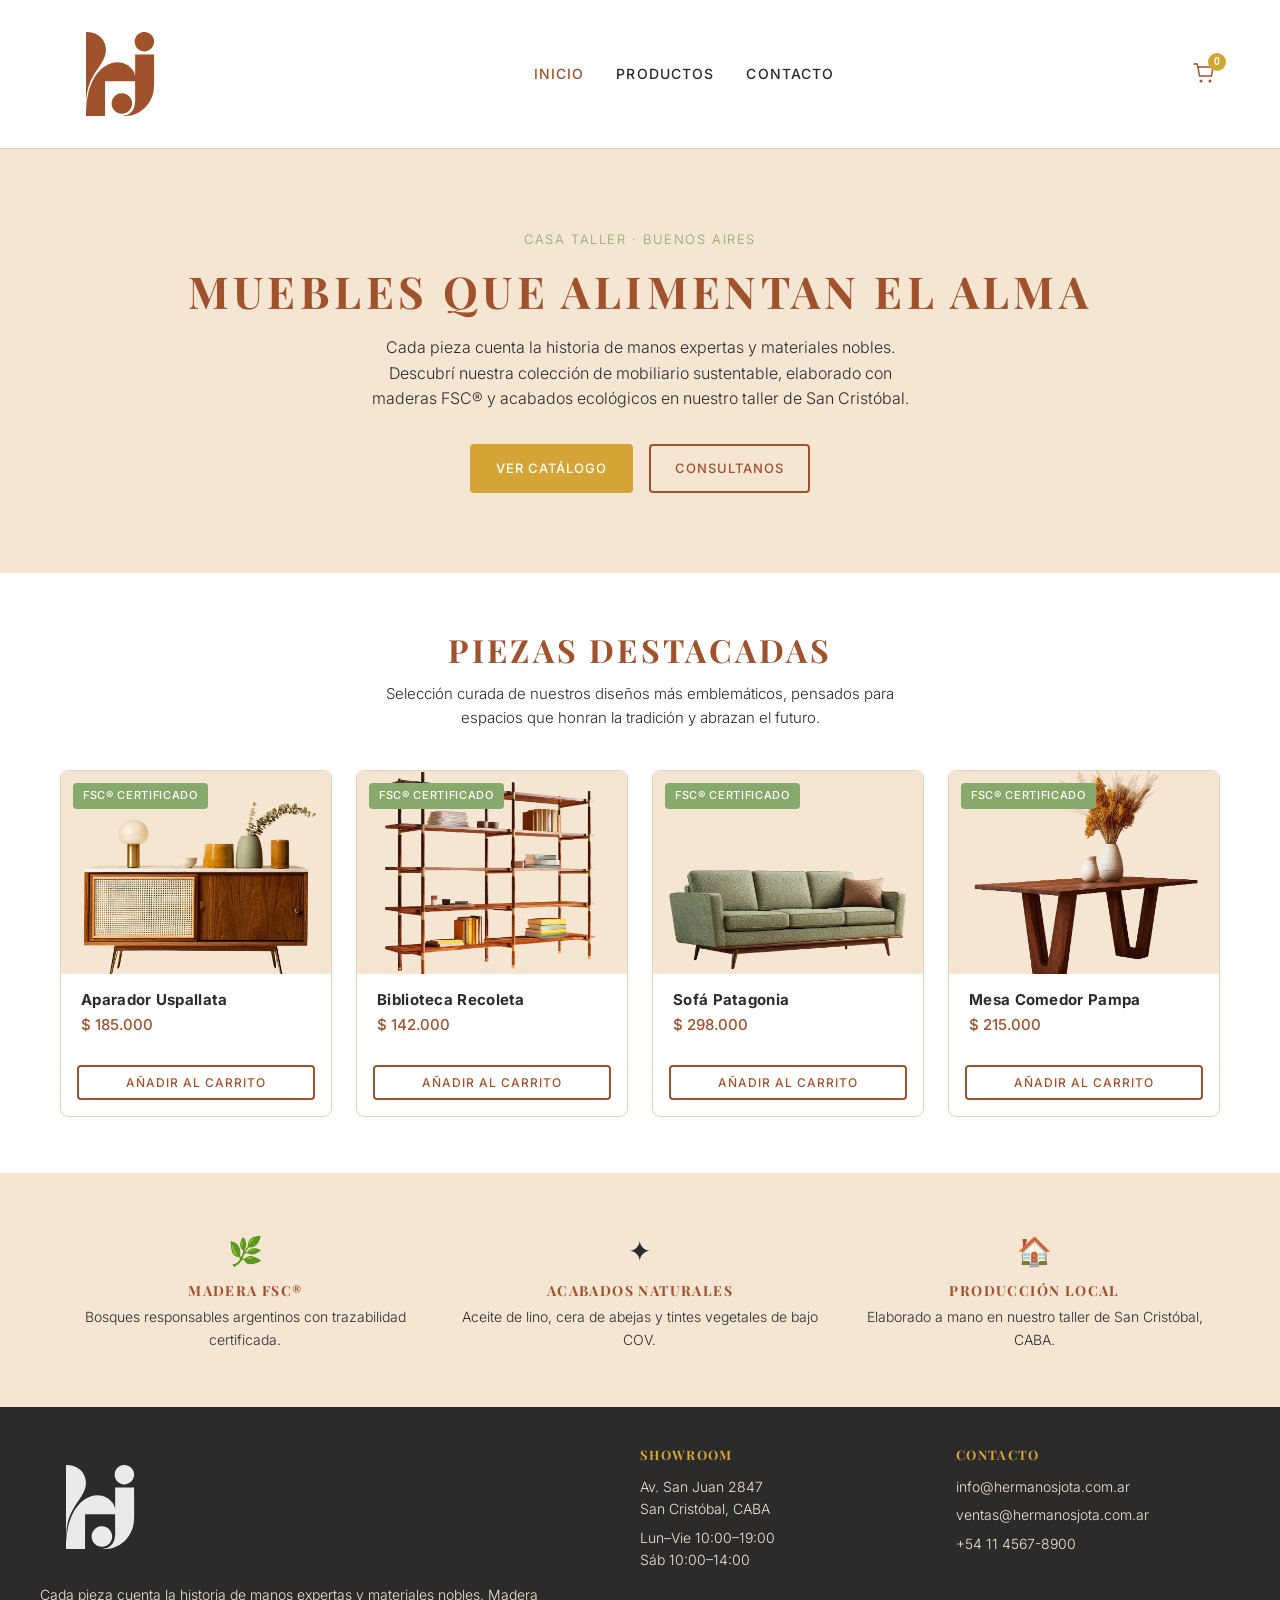
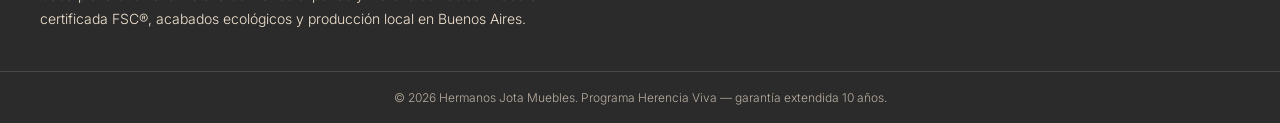
==== index.html @ 07ece823 "feat: primer boceto" ====
<!DOCTYPE html>
<html lang="es">
  <head>
    <meta charset="UTF-8" />
    <meta name="viewport" content="width=device-width, initial-scale=1.0" />
    <meta
      name="description"
      content="Hermanos Jota — Muebles artesanales con madera certificada FSC®, acabados ecológicos y producción local en Buenos Aires."
    />
    <title>Hermanos Jota — Mueblería Artesanal</title>
    <link rel="stylesheet" href="css/styles.css" />
    <link rel="stylesheet" href="css/home.css" />
    <link rel="stylesheet" href="css/catalogo.css" />
  </head>
  <body data-page="home">
    <header class="site-header"></header>

    <main>
      <section class="hero">
        <div class="container">
          <p class="hero__eyebrow">Casa Taller · Buenos Aires</p>
          <h1 class="hero__title">Muebles que alimentan el alma</h1>
          <p class="hero__text">
            Cada pieza cuenta la historia de manos expertas y materiales nobles.
            Descubrí nuestra colección de mobiliario sustentable, elaborado con
            maderas FSC® y acabados ecológicos en nuestro taller de San Cristóbal.
          </p>
          <div class="hero__actions">
            <a href="productos.html" class="btn btn--primary">Ver Catálogo</a>
            <a href="contacto.html" class="btn btn--secondary">Consultanos</a>
          </div>
        </div>
      </section>

      <section class="section">
        <div class="container">
          <div class="section__header">
            <h2 class="section__title">Piezas Destacadas</h2>
            <p class="section__subtitle">
              Selección curada de nuestros diseños más emblemáticos, pensados
              para espacios que honran la tradición y abrazan el futuro.
            </p>
          </div>
          <div id="home-loader" class="loader">Cargando productos…</div>
          <div id="featured-products" class="product-grid"></div>
        </div>
      </section>

      <section class="section section--alt">
        <div class="container">
          <div class="values-strip">
            <article class="value-item">
              <div class="value-item__icon" aria-hidden="true">🌿</div>
              <h3>Madera FSC®</h3>
              <p>Bosques responsables argentinos con trazabilidad certificada.</p>
            </article>
            <article class="value-item">
              <div class="value-item__icon" aria-hidden="true">✦</div>
              <h3>Acabados Naturales</h3>
              <p>Aceite de lino, cera de abejas y tintes vegetales de bajo COV.</p>
            </article>
            <article class="value-item">
              <div class="value-item__icon" aria-hidden="true">🏠</div>
              <h3>Producción Local</h3>
              <p>Elaborado a mano en nuestro taller de San Cristóbal, CABA.</p>
            </article>
          </div>
        </div>
      </section>
    </main>

    <footer class="site-footer"></footer>

    <script src="js/data.js"></script>
    <script src="js/main.js"></script>
    <script src="js/home.js"></script>
  </body>
</html>
---- css/styles.css ----
@import url("https://fonts.googleapis.com/css2?family=Inter:wght@300;400;500;700&family=Playfair+Display:wght@400;700&display=swap");

/* ── Variables ── */
:root {
  --color-primary: #a0522d;
  --color-secondary: #87a96b;
  --color-bg-main: #f5e6d3;
  --color-accent-gold: #d4a437;
  --color-accent-rose: #c47a6d;
  --color-text-dark: #2b2b2b;
  --color-border-subtle: #e0d0c0;
  --color-white: #ffffff;

  --font-heading: "Playfair Display", Georgia, serif;
  --font-body: "Inter", -apple-system, BlinkMacSystemFont, sans-serif;

  --radius-sm: 4px;
  --radius-md: 8px;
  --radius-lg: 12px;
  --shadow-sm: 0 2px 8px rgba(43, 43, 43, 0.08);
  --shadow-md: 0 4px 20px rgba(43, 43, 43, 0.12);
  --transition: 0.25s ease;
  --container: 1200px;
}

/* ── Reset & Base ── */
*,
*::before,
*::after {
  box-sizing: border-box;
  margin: 0;
  padding: 0;
}

html {
  scroll-behavior: smooth;
}

body {
  font-family: var(--font-body);
  font-weight: 400;
  font-size: 1rem;
  line-height: 1.6;
  color: var(--color-text-dark);
  background-color: var(--color-white);
  min-height: 100vh;
  display: flex;
  flex-direction: column;
}

img {
  max-width: 100%;
  height: auto;
  display: block;
}

a {
  color: var(--color-primary);
  text-decoration: none;
  transition: color var(--transition);
}

a:hover {
  color: var(--color-accent-gold);
}

h1,
h2,
h3,
h4 {
  font-family: var(--font-heading);
  text-transform: uppercase;
  letter-spacing: 0.1em;
  line-height: 1.3;
  color: var(--color-primary);
}

.container {
  width: 100%;
  max-width: var(--container);
  margin-inline: auto;
  padding-inline: 1.25rem;
}

main {
  flex: 1;
}

/* ── Header ── */
.site-header {
  background: var(--color-white);
  border-bottom: 1px solid var(--color-border-subtle);
  position: sticky;
  top: 0;
  z-index: 100;
}

.header-inner {
  display: flex;
  align-items: center;
  justify-content: space-between;
  gap: 1rem;
  padding-block: 0.875rem;
}

.logo img {
  width: 120px;
}

.nav-toggle {
  display: flex;
  flex-direction: column;
  gap: 5px;
  background: none;
  border: none;
  cursor: pointer;
  padding: 4px;
}

.nav-toggle span {
  display: block;
  width: 24px;
  height: 2px;
  background: var(--color-primary);
  transition: var(--transition);
}

.main-nav {
  display: none;
  position: absolute;
  top: 100%;
  left: 0;
  right: 0;
  background: var(--color-white);
  border-bottom: 1px solid var(--color-border-subtle);
  box-shadow: var(--shadow-sm);
}

.main-nav.is-open {
  display: block;
}

.nav-list {
  list-style: none;
  padding: 1rem 1.25rem;
}

.nav-list li + li {
  margin-top: 0.5rem;
}

.nav-list a {
  font-weight: 500;
  font-size: 0.875rem;
  text-transform: uppercase;
  letter-spacing: 0.08em;
  color: var(--color-text-dark);
}

.nav-list a.active,
.nav-list a:hover {
  color: var(--color-primary);
}

.cart-btn {
  position: relative;
  background: none;
  border: none;
  cursor: pointer;
  color: var(--color-primary);
  padding: 4px;
}

.cart-count {
  position: absolute;
  top: -4px;
  right: -6px;
  background: var(--color-accent-gold);
  color: var(--color-white);
  font-size: 0.65rem;
  font-weight: 700;
  min-width: 18px;
  height: 18px;
  border-radius: 50%;
  display: flex;
  align-items: center;
  justify-content: center;
}

/* ── Buttons ── */
.btn {
  display: inline-flex;
  align-items: center;
  justify-content: center;
  gap: 0.5rem;
  font-family: var(--font-body);
  font-weight: 500;
  font-size: 0.8125rem;
  text-transform: uppercase;
  letter-spacing: 0.08em;
  padding: 0.75rem 1.5rem;
  border: 2px solid transparent;
  border-radius: var(--radius-sm);
  cursor: pointer;
  transition: all var(--transition);
  text-decoration: none;
}

.btn--primary {
  background: var(--color-accent-gold);
  color: var(--color-white);
  border-color: var(--color-accent-gold);
}

.btn--primary:hover {
  background: var(--color-primary);
  border-color: var(--color-primary);
  color: var(--color-white);
}

.btn--secondary {
  background: transparent;
  color: var(--color-primary);
  border-color: var(--color-primary);
}

.btn--secondary:hover {
  background: var(--color-primary);
  color: var(--color-white);
}

.btn--sm {
  padding: 0.5rem 1rem;
  font-size: 0.75rem;
  width: 100%;
}

.btn:disabled {
  opacity: 0.6;
  cursor: not-allowed;
}

/* ── Badge ── */
.badge {
  display: inline-block;
  font-size: 0.6875rem;
  font-weight: 500;
  text-transform: uppercase;
  letter-spacing: 0.06em;
  padding: 0.25rem 0.625rem;
  border-radius: var(--radius-sm);
}

.badge--sustainability {
  background: var(--color-secondary);
  color: var(--color-white);
}

/* ── Sections ── */
.section {
  padding: 3.5rem 0;
}

.section--alt {
  background: var(--color-bg-main);
}

.section__header {
  text-align: center;
  margin-bottom: 2.5rem;
}

.section__title {
  font-size: clamp(1.5rem, 3vw, 2rem);
  margin-bottom: 0.75rem;
}

.section__subtitle {
  font-weight: 300;
  font-size: 0.9375rem;
  max-width: 520px;
  margin-inline: auto;
  color: var(--color-text-dark);
}

/* ── Page header (compartido) ── */
.page-header {
  background: var(--color-bg-main);
  padding: 2.5rem 0;
  text-align: center;
}

.page-header h1 {
  font-size: clamp(1.75rem, 4vw, 2.5rem);
  margin-bottom: 0.5rem;
}

.page-header p {
  font-weight: 300;
}

/* ── Loader & Empty ── */
.loader {
  text-align: center;
  padding: 3rem;
  font-weight: 300;
  color: var(--color-primary);
}

.loader::after {
  content: "";
  display: block;
  width: 32px;
  height: 32px;
  margin: 1rem auto 0;
  border: 3px solid var(--color-border-subtle);
  border-top-color: var(--color-primary);
  border-radius: 50%;
  animation: spin 0.8s linear infinite;
}

@keyframes spin {
  to {
    transform: rotate(360deg);
  }
}

.empty-state {
  text-align: center;
  padding: 3rem 1rem;
  font-weight: 300;
  grid-column: 1 / -1;
}

/* ── Footer ── */
.site-footer {
  background: var(--color-text-dark);
  color: var(--color-bg-main);
  margin-top: auto;
}

.footer-grid {
  display: grid;
  grid-template-columns: 1fr;
  gap: 2rem;
  padding: 2.5rem 0;
}

.footer-brand img {
  margin-bottom: 1rem;
  filter: brightness(0) invert(1);
  opacity: 0.9;
}

.footer-brand p {
  font-weight: 300;
  font-size: 0.875rem;
  line-height: 1.7;
}

.footer-col h4 {
  font-size: 0.8125rem;
  color: var(--color-accent-gold);
  margin-bottom: 0.75rem;
}

.footer-col p,
.footer-col a {
  font-weight: 300;
  font-size: 0.875rem;
  color: var(--color-bg-main);
  margin-bottom: 0.375rem;
}

.footer-col a:hover {
  color: var(--color-accent-gold);
}

.footer-bottom {
  border-top: 1px solid rgba(245, 230, 211, 0.15);
  padding: 1rem 0;
}

.footer-bottom p {
  font-weight: 300;
  font-size: 0.75rem;
  text-align: center;
  color: rgba(245, 230, 211, 0.7);
}

/* ── Responsive (general) ── */
@media (min-width: 768px) {
  .nav-toggle {
    display: none;
  }

  .main-nav {
    display: block;
    position: static;
    background: none;
    border: none;
    box-shadow: none;
  }

  .nav-list {
    display: flex;
    gap: 2rem;
    padding: 0;
  }

  .nav-list li + li {
    margin-top: 0;
  }

  .footer-grid {
    grid-template-columns: 2fr 1fr 1fr;
  }
}
---- css/home.css ----
/* ── Hero ── */
.hero {
  background: var(--color-bg-main);
  padding: 3rem 0;
  text-align: center;
}

.hero__eyebrow {
  font-weight: 300;
  font-size: 0.8125rem;
  letter-spacing: 0.12em;
  text-transform: uppercase;
  color: var(--color-secondary);
  margin-bottom: 0.75rem;
}

.hero__title {
  font-size: clamp(1.75rem, 5vw, 2.75rem);
  margin-bottom: 1rem;
}

.hero__text {
  font-weight: 300;
  max-width: 560px;
  margin-inline: auto;
  margin-bottom: 2rem;
  color: var(--color-text-dark);
}

.hero__actions {
  display: flex;
  flex-wrap: wrap;
  gap: 1rem;
  justify-content: center;
}

/* ── Values strip ── */
.values-strip {
  display: grid;
  grid-template-columns: 1fr;
  gap: 1.5rem;
  text-align: center;
}

.value-item__icon {
  font-size: 1.75rem;
  margin-bottom: 0.5rem;
}

.value-item h3 {
  font-size: 0.875rem;
  margin-bottom: 0.375rem;
}

.value-item p {
  font-weight: 300;
  font-size: 0.875rem;
}

@media (min-width: 600px) {
  .values-strip {
    grid-template-columns: repeat(3, 1fr);
  }
}

@media (min-width: 1024px) {
  .hero {
    padding: 5rem 0;
  }
}
---- css/catalogo.css ----
/* ── Catálogo ── */
.catalog-toolbar {
  display: flex;
  flex-direction: column;
  gap: 0.75rem;
  margin-bottom: 2rem;
}

.search-box {
  position: relative;
}

.search-box input {
  width: 100%;
  padding: 0.75rem 1rem 0.75rem 2.75rem;
  border: 1px solid var(--color-border-subtle);
  border-radius: var(--radius-md);
  font-family: var(--font-body);
  font-size: 0.9375rem;
  background: var(--color-white);
  transition: border-color var(--transition);
}

.search-box input:focus {
  outline: none;
  border-color: var(--color-primary);
}

.search-box::before {
  content: "⌕";
  position: absolute;
  left: 1rem;
  top: 50%;
  transform: translateY(-50%);
  color: var(--color-primary);
  font-size: 1.125rem;
  pointer-events: none;
}

.catalog-meta {
  font-weight: 300;
  font-size: 0.875rem;
  color: var(--color-text-dark);
}

/* ── Grilla de productos ── */
.product-grid {
  display: grid;
  grid-template-columns: 1fr;
  gap: 1.5rem;
}

.product-card {
  background: var(--color-white);
  border: 1px solid var(--color-border-subtle);
  border-radius: var(--radius-md);
  overflow: hidden;
  display: flex;
  flex-direction: column;
  transition: box-shadow var(--transition);
}

.product-card:hover {
  box-shadow: var(--shadow-md);
}

.product-card__link {
  color: inherit;
  text-decoration: none;
  flex: 1;
}

.product-card__image-wrap {
  position: relative;
  background: var(--color-bg-main);
  aspect-ratio: 4 / 3;
  overflow: hidden;
}

.product-card__image-wrap img {
  width: 100%;
  height: 100%;
  object-fit: cover;
  transition: transform var(--transition);
}

.product-card:hover .product-card__image-wrap img {
  transform: scale(1.04);
}

.product-card__image-wrap .badge {
  position: absolute;
  top: 0.75rem;
  left: 0.75rem;
}

.product-card__body {
  padding: 1rem 1.25rem 0.75rem;
  box-sizing: border-box;
}

.product-card__title {
  font-family: var(--font-body);
  font-weight: 700;
  font-size: 0.9375rem;
  text-transform: none;
  letter-spacing: 0.02em;
  color: var(--color-text-dark);
  margin-bottom: 0.25rem;
}
.product-card__actions {
  padding: 1rem;
  box-sizing: border-box;
}
.product-card__price {
  font-weight: 500;
  color: var(--color-primary);
  font-size: 0.9375rem;
}

@media (min-width: 600px) {
  .product-grid {
    grid-template-columns: repeat(2, 1fr);
  }
}

@media (min-width: 768px) {
  .catalog-toolbar {
    flex-direction: row;
    align-items: center;
    justify-content: space-between;
  }

  .search-box {
    flex: 1;
    max-width: 420px;
  }
}

@media (min-width: 1024px) {
  .product-grid {
    grid-template-columns: repeat(4, 1fr);
  }
}
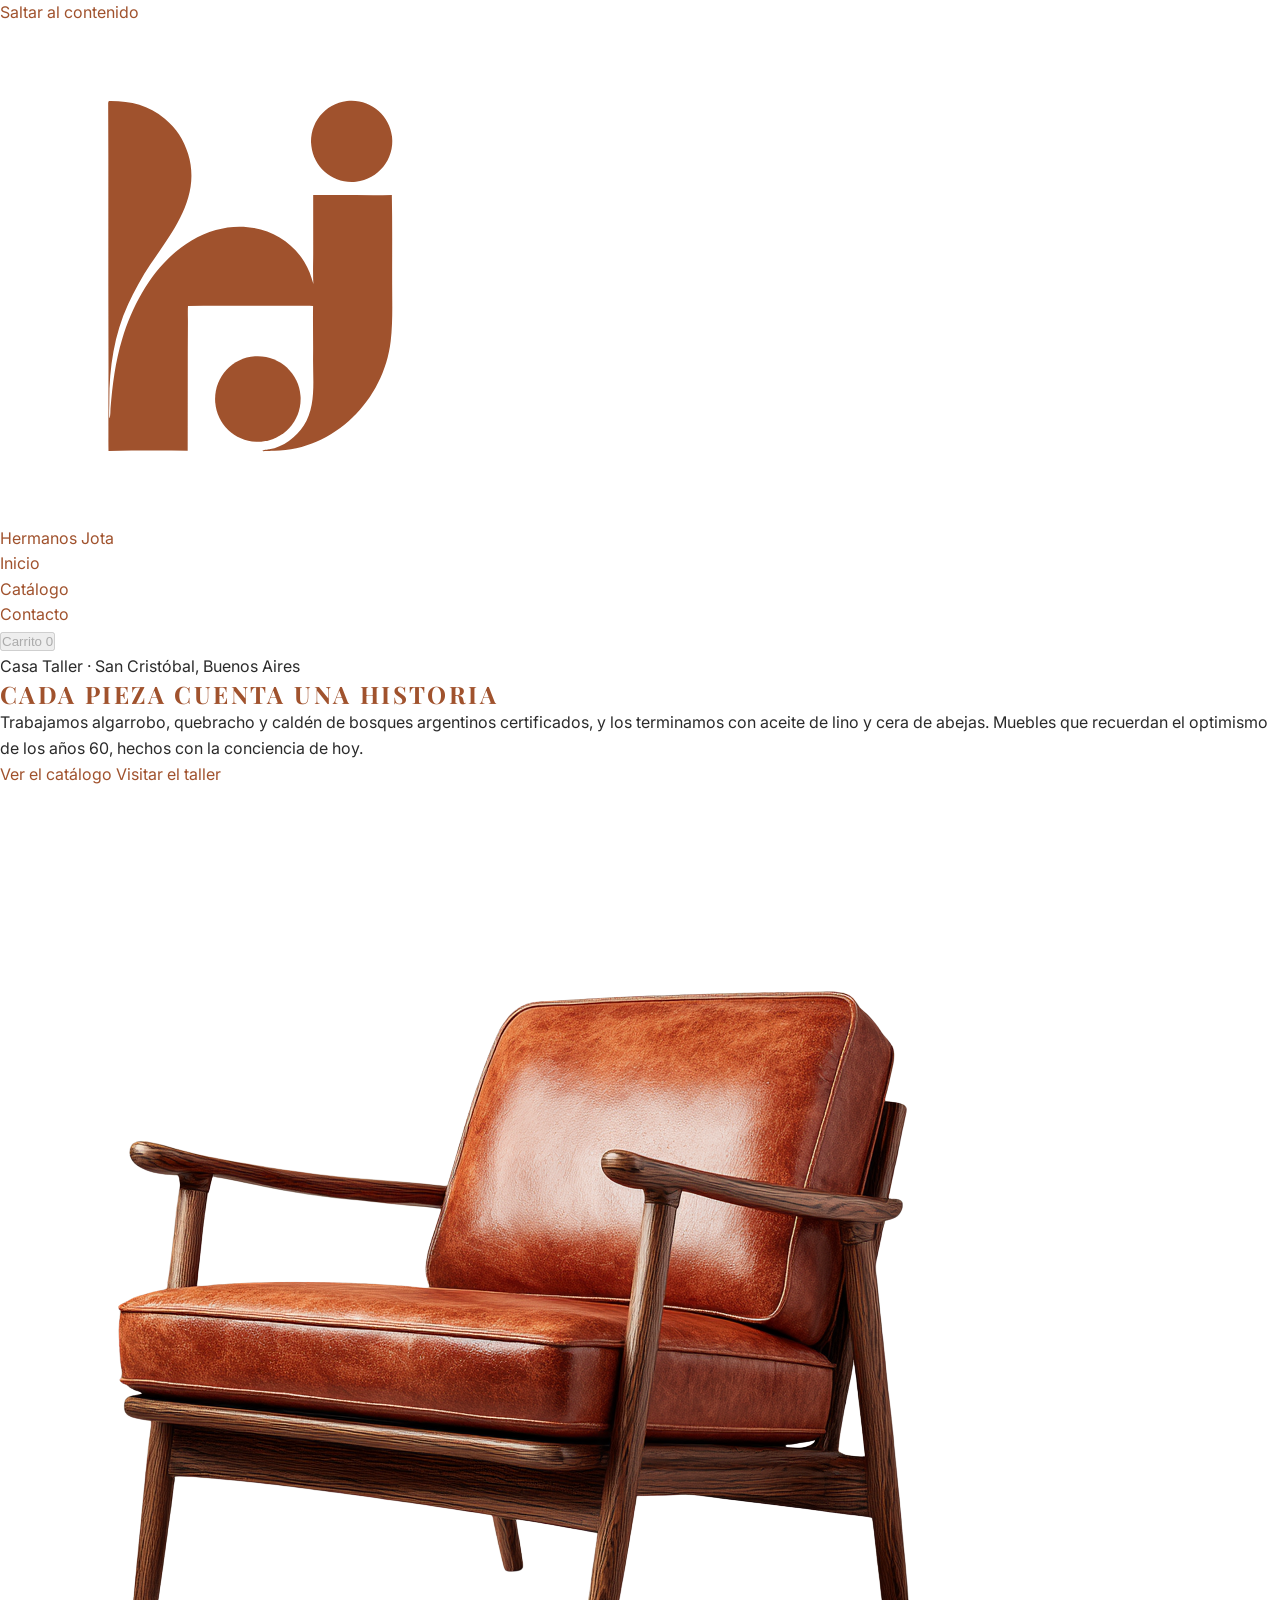
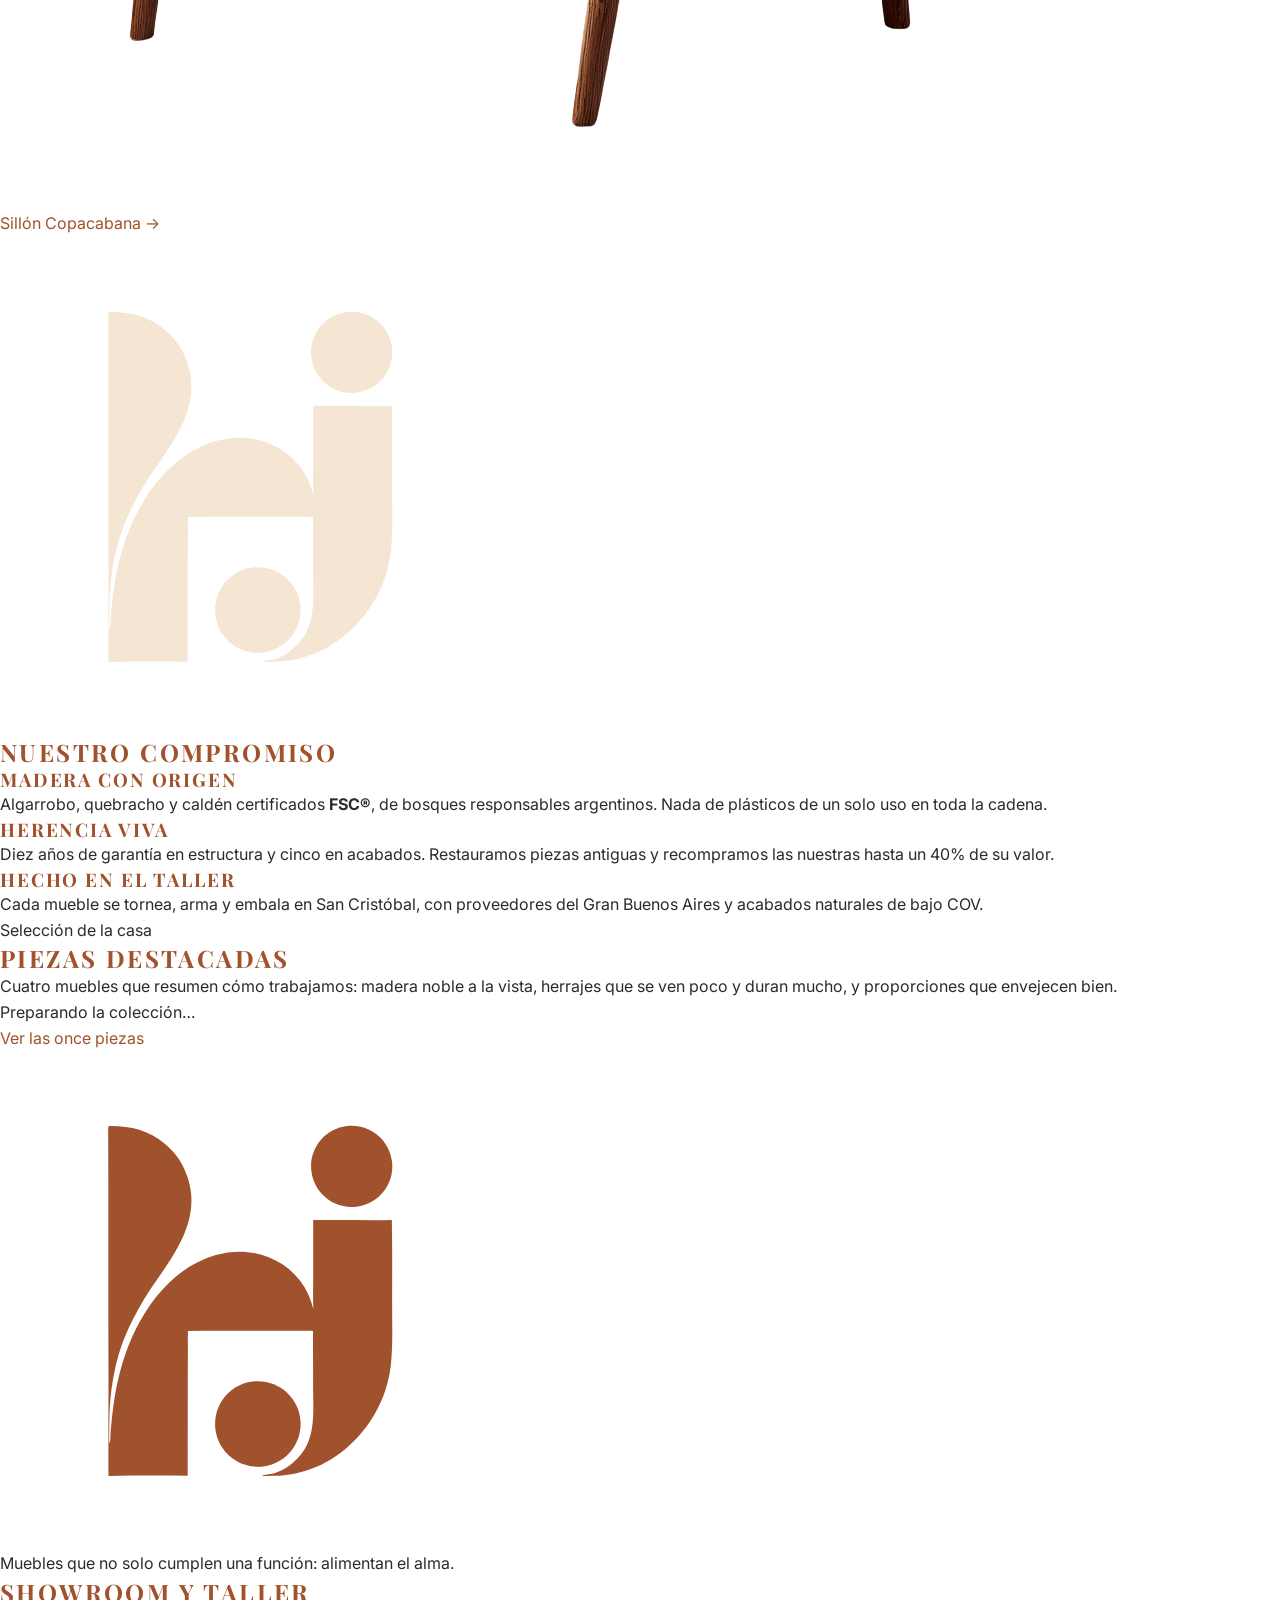
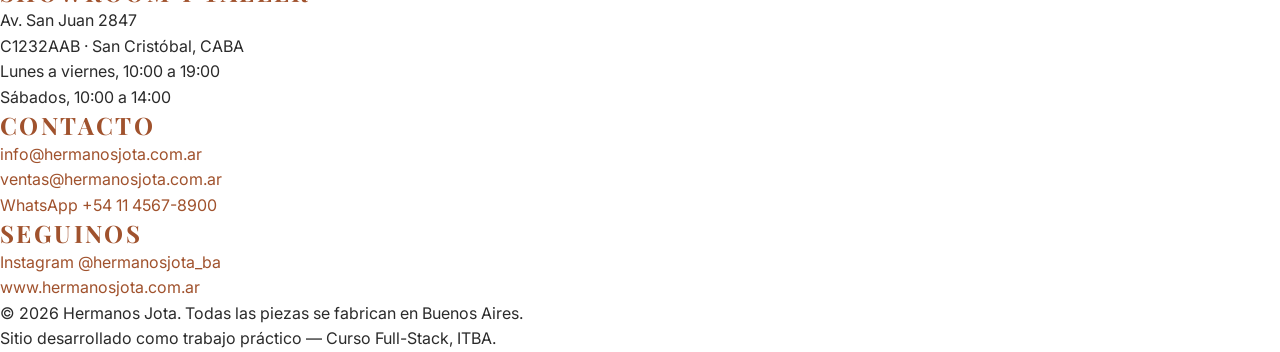
==== commit 484bd30e: "feat(home): agrega la estructura HTML de la página de inicio" ====
--- a/index.html
+++ b/index.html
@@ -1,78 +1,183 @@
 <!DOCTYPE html>
 <html lang="es">
-  <head>
-    <meta charset="UTF-8" />
-    <meta name="viewport" content="width=device-width, initial-scale=1.0" />
-    <meta
-      name="description"
-      content="Hermanos Jota — Muebles artesanales con madera certificada FSC®, acabados ecológicos y producción local en Buenos Aires."
-    />
-    <title>Hermanos Jota — Mueblería Artesanal</title>
-    <link rel="stylesheet" href="css/styles.css" />
-    <link rel="stylesheet" href="css/home.css" />
-    <link rel="stylesheet" href="css/catalogo.css" />
-  </head>
-  <body data-page="home">
-    <header class="site-header"></header>
+<head>
+  <meta charset="UTF-8">
+  <meta name="viewport" content="width=device-width, initial-scale=1.0">
+  <meta name="description" content="Hermanos Jota: muebles de madera nativa certificada FSC®, hechos a mano en nuestra Casa Taller de San Cristóbal, Buenos Aires.">
+  <title>Hermanos Jota | Muebles con historia</title>
+  <link rel="stylesheet" href="css/styles.css">
+  <link rel="stylesheet" href="css/home.css">
+</head>
+<body>
 
-    <main>
-      <section class="hero">
-        <div class="container">
-          <p class="hero__eyebrow">Casa Taller · Buenos Aires</p>
-          <h1 class="hero__title">Muebles que alimentan el alma</h1>
-          <p class="hero__text">
-            Cada pieza cuenta la historia de manos expertas y materiales nobles.
-            Descubrí nuestra colección de mobiliario sustentable, elaborado con
-            maderas FSC® y acabados ecológicos en nuestro taller de San Cristóbal.
+  <a class="saltar-al-contenido" href="#contenido">Saltar al contenido</a>
+
+  <!-- Header -->
+  <header class="site-header">
+    <div class="site-header__inner contenedor">
+
+      <a class="marca" href="index.html">
+        <img class="marca__simbolo" src="assets/logo/logo.svg" alt="Logo de Hermanos Jota"
+             width="500" height="500">
+        <span class="marca__nombre">Hermanos Jota</span>
+      </a>
+
+      <nav class="nav-principal" aria-label="Navegación principal">
+        <ul class="nav-principal__lista">
+          <li><a class="is-activa" href="index.html" aria-current="page">Inicio</a></li>
+          <li><a href="productos.html">Catálogo</a></li>
+          <li><a href="contacto.html">Contacto</a></li>
+        </ul>
+      </nav>
+
+      <button class="boton-carrito" id="boton-carrito" type="button" disabled
+              title="El panel del carrito llega con js/carrito.js">
+        Carrito
+        <span class="boton-carrito__contador" id="contador-carrito">0</span>
+      </button>
+
+    </div>
+  </header>
+
+  <main id="contenido">
+
+    <!-- Hero -->
+    <section class="hero">
+      <div class="hero__inner contenedor">
+
+        <div class="hero__texto">
+          <p class="eyebrow">Casa Taller · San Cristóbal, Buenos Aires</p>
+          <h1 class="hero__titulo">Cada pieza cuenta una historia</h1>
+          <p class="hero__bajada">
+            Trabajamos algarrobo, quebracho y caldén de bosques argentinos certificados,
+            y los terminamos con aceite de lino y cera de abejas. Muebles que recuerdan
+            el optimismo de los años 60, hechos con la conciencia de hoy.
           </p>
-          <div class="hero__actions">
-            <a href="productos.html" class="btn btn--primary">Ver Catálogo</a>
-            <a href="contacto.html" class="btn btn--secondary">Consultanos</a>
+          <div class="hero__acciones">
+            <a class="boton boton--primario" href="productos.html">Ver el catálogo</a>
+            <a class="boton boton--secundario" href="contacto.html">Visitar el taller</a>
           </div>
         </div>
-      </section>
 
-      <section class="section">
-        <div class="container">
-          <div class="section__header">
-            <h2 class="section__title">Piezas Destacadas</h2>
-            <p class="section__subtitle">
-              Selección curada de nuestros diseños más emblemáticos, pensados
-              para espacios que honran la tradición y abrazan el futuro.
+        <figure class="hero__figura">
+          <img class="encuadre-sillon-copacabana" src="assets/images/sillon-copacabana.png"
+               alt="Sillón Copacabana: butaca de una plaza con estructura de madera maciza y tapizado en cuero curtido color cognac"
+               width="1024" height="1024" fetchpriority="high" decoding="async">
+          <figcaption class="hero__epigrafe">
+            <a href="producto.html?id=sillon-copacabana">Sillón Copacabana &rarr;</a>
+          </figcaption>
+        </figure>
+
+      </div>
+    </section>
+
+    <!-- Compromiso -->
+    <section class="compromiso">
+      <div class="contenedor">
+        <img class="compromiso__marca" src="assets/logo/logo-invertido.svg" alt=""
+             width="500" height="500">
+        <h2 class="compromiso__titulo">Nuestro compromiso</h2>
+
+        <ul class="compromiso__lista">
+          <li class="compromiso__item">
+            <h3>Madera con origen</h3>
+            <p>
+              Algarrobo, quebracho y caldén certificados <strong>FSC®</strong>, de bosques
+              responsables argentinos. Nada de plásticos de un solo uso en toda la cadena.
             </p>
-          </div>
-          <div id="home-loader" class="loader">Cargando productos…</div>
-          <div id="featured-products" class="product-grid"></div>
+          </li>
+          <li class="compromiso__item">
+            <h3>Herencia Viva</h3>
+            <p>
+              Diez años de garantía en estructura y cinco en acabados. Restauramos piezas
+              antiguas y recompramos las nuestras hasta un 40% de su valor.
+            </p>
+          </li>
+          <li class="compromiso__item">
+            <h3>Hecho en el taller</h3>
+            <p>
+              Cada mueble se tornea, arma y embala en San Cristóbal, con proveedores
+              del Gran Buenos Aires y acabados naturales de bajo COV.
+            </p>
+          </li>
+        </ul>
+      </div>
+    </section>
+
+    <!-- Destacados -->
+    <section class="destacados">
+      <div class="contenedor">
+
+        <div class="destacados__encabezado">
+          <p class="eyebrow">Selección de la casa</p>
+          <h2>Piezas destacadas</h2>
+          <p class="destacados__intro">
+            Cuatro muebles que resumen cómo trabajamos: madera noble a la vista,
+            herrajes que se ven poco y duran mucho, y proporciones que envejecen bien.
+          </p>
         </div>
-      </section>
 
-      <section class="section section--alt">
-        <div class="container">
-          <div class="values-strip">
-            <article class="value-item">
-              <div class="value-item__icon" aria-hidden="true">🌿</div>
-              <h3>Madera FSC®</h3>
-              <p>Bosques responsables argentinos con trazabilidad certificada.</p>
-            </article>
-            <article class="value-item">
-              <div class="value-item__icon" aria-hidden="true">✦</div>
-              <h3>Acabados Naturales</h3>
-              <p>Aceite de lino, cera de abejas y tintes vegetales de bajo COV.</p>
-            </article>
-            <article class="value-item">
-              <div class="value-item__icon" aria-hidden="true">🏠</div>
-              <h3>Producción Local</h3>
-              <p>Elaborado a mano en nuestro taller de San Cristóbal, CABA.</p>
-            </article>
-          </div>
+        <!-- Las tarjetas las inyecta js/home.js -->
+        <div class="destacados__lista" id="destacados-lista" aria-live="polite">
+          <p class="destacados__estado" id="destacados-estado">Preparando la colección…</p>
         </div>
-      </section>
-    </main>
 
-    <footer class="site-footer"></footer>
+        <p class="destacados__pie">
+          <a class="boton boton--secundario" href="productos.html">Ver las once piezas</a>
+        </p>
 
-    <script src="js/data.js"></script>
-    <script src="js/main.js"></script>
-    <script src="js/home.js"></script>
-  </body>
+      </div>
+    </section>
+
+  </main>
+
+  <!-- Footer -->
+  <footer class="site-footer">
+    <div class="site-footer__inner contenedor">
+
+      <div class="site-footer__marca">
+        <img class="marca__simbolo" src="assets/logo/logo.svg" alt=""
+             width="500" height="500" loading="lazy" decoding="async">
+        <p class="site-footer__lema">
+          Muebles que no solo cumplen una función: alimentan el alma.
+        </p>
+      </div>
+
+      <div class="site-footer__bloque">
+        <h2>Showroom y taller</h2>
+        <p>Av. San Juan 2847<br>C1232AAB · San Cristóbal, CABA</p>
+        <p>Lunes a viernes, 10:00 a 19:00<br>Sábados, 10:00 a 14:00</p>
+      </div>
+
+      <div class="site-footer__bloque">
+        <h2>Contacto</h2>
+        <ul>
+          <li><a href="mailto:info@hermanosjota.com.ar">info@hermanosjota.com.ar</a></li>
+          <li><a href="mailto:ventas@hermanosjota.com.ar">ventas@hermanosjota.com.ar</a></li>
+          <li><a href="https://wa.me/541145678900" target="_blank" rel="noopener">WhatsApp +54 11 4567-8900</a></li>
+        </ul>
+      </div>
+
+      <div class="site-footer__bloque">
+        <h2>Seguinos</h2>
+        <ul>
+          <li><a href="https://www.instagram.com/hermanosjota_ba" target="_blank" rel="noopener">Instagram @hermanosjota_ba</a></li>
+          <li><a href="https://www.hermanosjota.com.ar" target="_blank" rel="noopener">www.hermanosjota.com.ar</a></li>
+        </ul>
+      </div>
+
+    </div>
+
+    <div class="site-footer__creditos">
+      <div class="contenedor">
+        <p>© 2026 Hermanos Jota. Todas las piezas se fabrican en Buenos Aires.</p>
+        <p>Sitio desarrollado como trabajo práctico — Curso Full-Stack, ITBA.</p>
+      </div>
+    </div>
+  </footer>
+
+  <script src="js/data.js"></script>
+  <script src="js/main.js"></script>
+  <script src="js/home.js"></script>
+</body>
 </html>
--- a/css/styles.css
+++ b/css/styles.css
@@ -74,345 +74,3 @@
   line-height: 1.3;
   color: var(--color-primary);
 }
-
-.container {
-  width: 100%;
-  max-width: var(--container);
-  margin-inline: auto;
-  padding-inline: 1.25rem;
-}
-
-main {
-  flex: 1;
-}
-
-/* ── Header ── */
-.site-header {
-  background: var(--color-white);
-  border-bottom: 1px solid var(--color-border-subtle);
-  position: sticky;
-  top: 0;
-  z-index: 100;
-}
-
-.header-inner {
-  display: flex;
-  align-items: center;
-  justify-content: space-between;
-  gap: 1rem;
-  padding-block: 0.875rem;
-}
-
-.logo img {
-  width: 120px;
-}
-
-.nav-toggle {
-  display: flex;
-  flex-direction: column;
-  gap: 5px;
-  background: none;
-  border: none;
-  cursor: pointer;
-  padding: 4px;
-}
-
-.nav-toggle span {
-  display: block;
-  width: 24px;
-  height: 2px;
-  background: var(--color-primary);
-  transition: var(--transition);
-}
-
-.main-nav {
-  display: none;
-  position: absolute;
-  top: 100%;
-  left: 0;
-  right: 0;
-  background: var(--color-white);
-  border-bottom: 1px solid var(--color-border-subtle);
-  box-shadow: var(--shadow-sm);
-}
-
-.main-nav.is-open {
-  display: block;
-}
-
-.nav-list {
-  list-style: none;
-  padding: 1rem 1.25rem;
-}
-
-.nav-list li + li {
-  margin-top: 0.5rem;
-}
-
-.nav-list a {
-  font-weight: 500;
-  font-size: 0.875rem;
-  text-transform: uppercase;
-  letter-spacing: 0.08em;
-  color: var(--color-text-dark);
-}
-
-.nav-list a.active,
-.nav-list a:hover {
-  color: var(--color-primary);
-}
-
-.cart-btn {
-  position: relative;
-  background: none;
-  border: none;
-  cursor: pointer;
-  color: var(--color-primary);
-  padding: 4px;
-}
-
-.cart-count {
-  position: absolute;
-  top: -4px;
-  right: -6px;
-  background: var(--color-accent-gold);
-  color: var(--color-white);
-  font-size: 0.65rem;
-  font-weight: 700;
-  min-width: 18px;
-  height: 18px;
-  border-radius: 50%;
-  display: flex;
-  align-items: center;
-  justify-content: center;
-}
-
-/* ── Buttons ── */
-.btn {
-  display: inline-flex;
-  align-items: center;
-  justify-content: center;
-  gap: 0.5rem;
-  font-family: var(--font-body);
-  font-weight: 500;
-  font-size: 0.8125rem;
-  text-transform: uppercase;
-  letter-spacing: 0.08em;
-  padding: 0.75rem 1.5rem;
-  border: 2px solid transparent;
-  border-radius: var(--radius-sm);
-  cursor: pointer;
-  transition: all var(--transition);
-  text-decoration: none;
-}
-
-.btn--primary {
-  background: var(--color-accent-gold);
-  color: var(--color-white);
-  border-color: var(--color-accent-gold);
-}
-
-.btn--primary:hover {
-  background: var(--color-primary);
-  border-color: var(--color-primary);
-  color: var(--color-white);
-}
-
-.btn--secondary {
-  background: transparent;
-  color: var(--color-primary);
-  border-color: var(--color-primary);
-}
-
-.btn--secondary:hover {
-  background: var(--color-primary);
-  color: var(--color-white);
-}
-
-.btn--sm {
-  padding: 0.5rem 1rem;
-  font-size: 0.75rem;
-  width: 100%;
-}
-
-.btn:disabled {
-  opacity: 0.6;
-  cursor: not-allowed;
-}
-
-/* ── Badge ── */
-.badge {
-  display: inline-block;
-  font-size: 0.6875rem;
-  font-weight: 500;
-  text-transform: uppercase;
-  letter-spacing: 0.06em;
-  padding: 0.25rem 0.625rem;
-  border-radius: var(--radius-sm);
-}
-
-.badge--sustainability {
-  background: var(--color-secondary);
-  color: var(--color-white);
-}
-
-/* ── Sections ── */
-.section {
-  padding: 3.5rem 0;
-}
-
-.section--alt {
-  background: var(--color-bg-main);
-}
-
-.section__header {
-  text-align: center;
-  margin-bottom: 2.5rem;
-}
-
-.section__title {
-  font-size: clamp(1.5rem, 3vw, 2rem);
-  margin-bottom: 0.75rem;
-}
-
-.section__subtitle {
-  font-weight: 300;
-  font-size: 0.9375rem;
-  max-width: 520px;
-  margin-inline: auto;
-  color: var(--color-text-dark);
-}
-
-/* ── Page header (compartido) ── */
-.page-header {
-  background: var(--color-bg-main);
-  padding: 2.5rem 0;
-  text-align: center;
-}
-
-.page-header h1 {
-  font-size: clamp(1.75rem, 4vw, 2.5rem);
-  margin-bottom: 0.5rem;
-}
-
-.page-header p {
-  font-weight: 300;
-}
-
-/* ── Loader & Empty ── */
-.loader {
-  text-align: center;
-  padding: 3rem;
-  font-weight: 300;
-  color: var(--color-primary);
-}
-
-.loader::after {
-  content: "";
-  display: block;
-  width: 32px;
-  height: 32px;
-  margin: 1rem auto 0;
-  border: 3px solid var(--color-border-subtle);
-  border-top-color: var(--color-primary);
-  border-radius: 50%;
-  animation: spin 0.8s linear infinite;
-}
-
-@keyframes spin {
-  to {
-    transform: rotate(360deg);
-  }
-}
-
-.empty-state {
-  text-align: center;
-  padding: 3rem 1rem;
-  font-weight: 300;
-  grid-column: 1 / -1;
-}
-
-/* ── Footer ── */
-.site-footer {
-  background: var(--color-text-dark);
-  color: var(--color-bg-main);
-  margin-top: auto;
-}
-
-.footer-grid {
-  display: grid;
-  grid-template-columns: 1fr;
-  gap: 2rem;
-  padding: 2.5rem 0;
-}
-
-.footer-brand img {
-  margin-bottom: 1rem;
-  filter: brightness(0) invert(1);
-  opacity: 0.9;
-}
-
-.footer-brand p {
-  font-weight: 300;
-  font-size: 0.875rem;
-  line-height: 1.7;
-}
-
-.footer-col h4 {
-  font-size: 0.8125rem;
-  color: var(--color-accent-gold);
-  margin-bottom: 0.75rem;
-}
-
-.footer-col p,
-.footer-col a {
-  font-weight: 300;
-  font-size: 0.875rem;
-  color: var(--color-bg-main);
-  margin-bottom: 0.375rem;
-}
-
-.footer-col a:hover {
-  color: var(--color-accent-gold);
-}
-
-.footer-bottom {
-  border-top: 1px solid rgba(245, 230, 211, 0.15);
-  padding: 1rem 0;
-}
-
-.footer-bottom p {
-  font-weight: 300;
-  font-size: 0.75rem;
-  text-align: center;
-  color: rgba(245, 230, 211, 0.7);
-}
-
-/* ── Responsive (general) ── */
-@media (min-width: 768px) {
-  .nav-toggle {
-    display: none;
-  }
-
-  .main-nav {
-    display: block;
-    position: static;
-    background: none;
-    border: none;
-    box-shadow: none;
-  }
-
-  .nav-list {
-    display: flex;
-    gap: 2rem;
-    padding: 0;
-  }
-
-  .nav-list li + li {
-    margin-top: 0;
-  }
-
-  .footer-grid {
-    grid-template-columns: 2fr 1fr 1fr;
-  }
-}
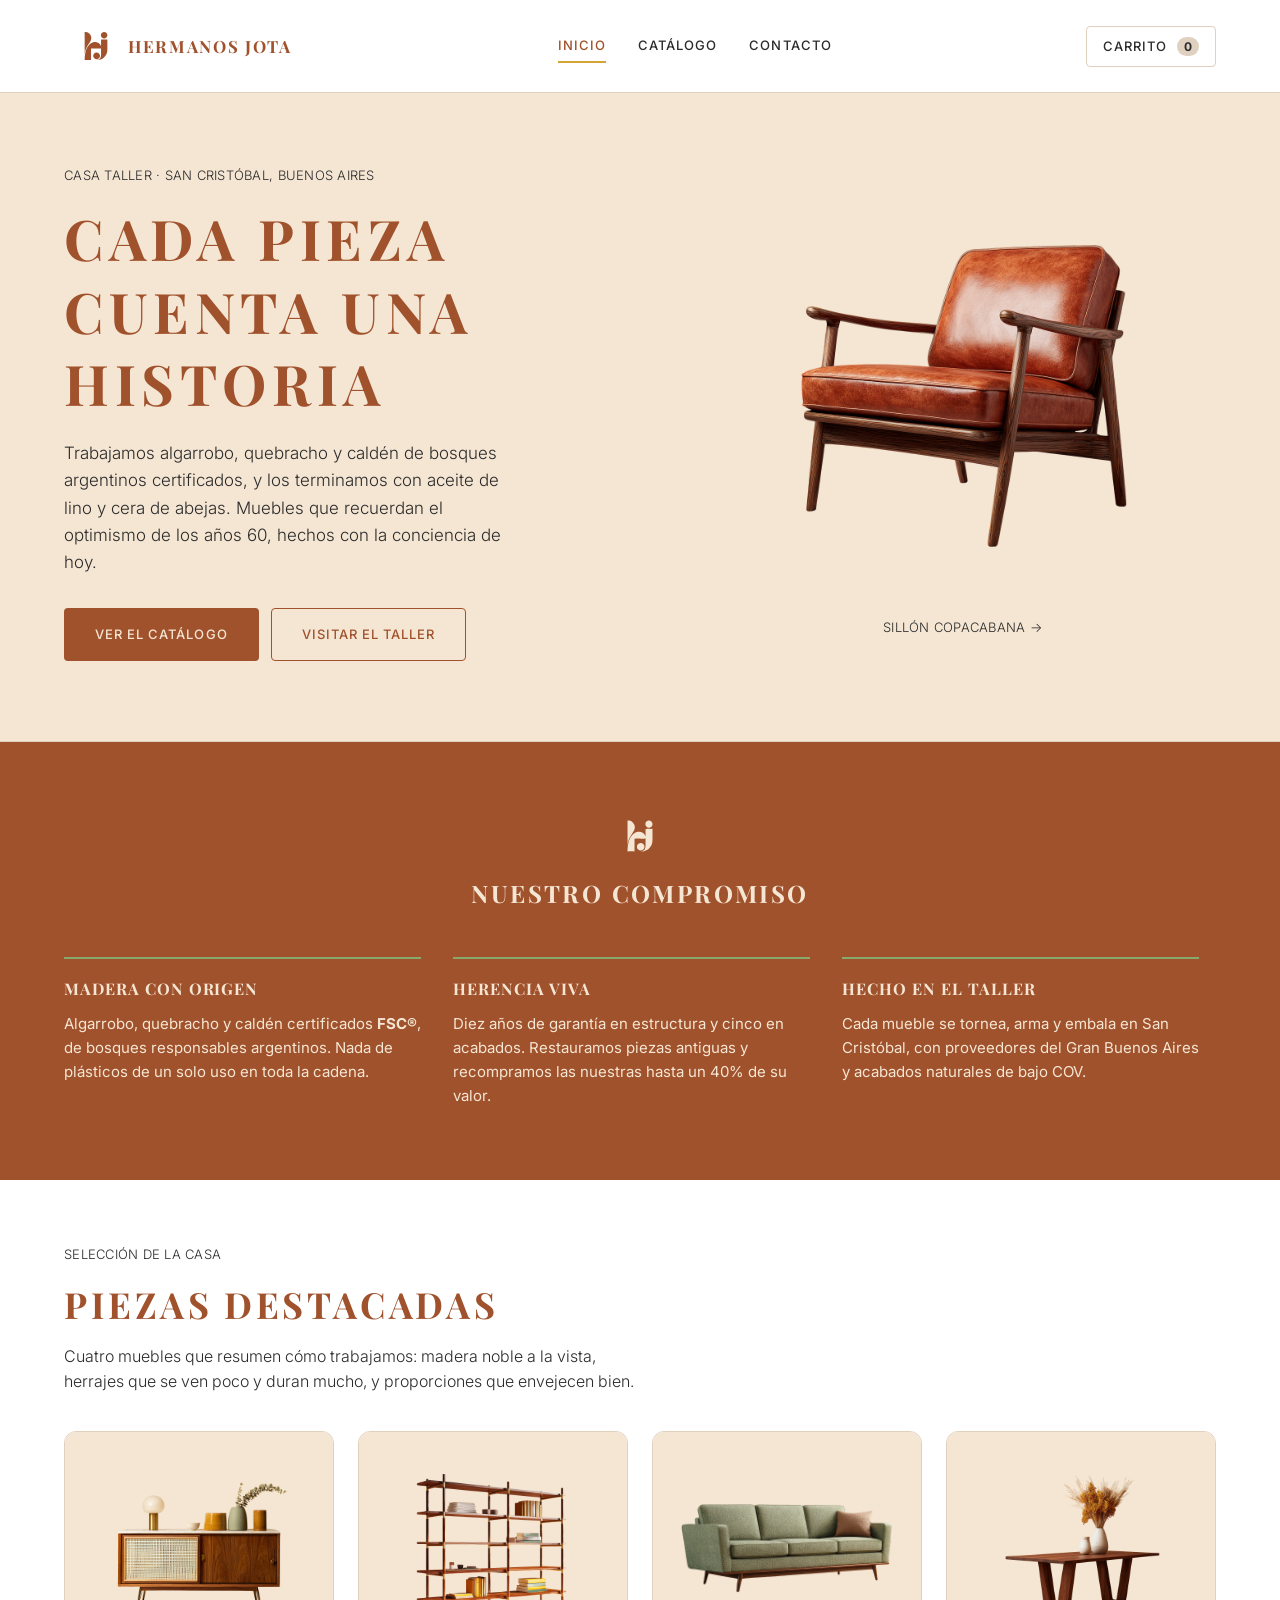
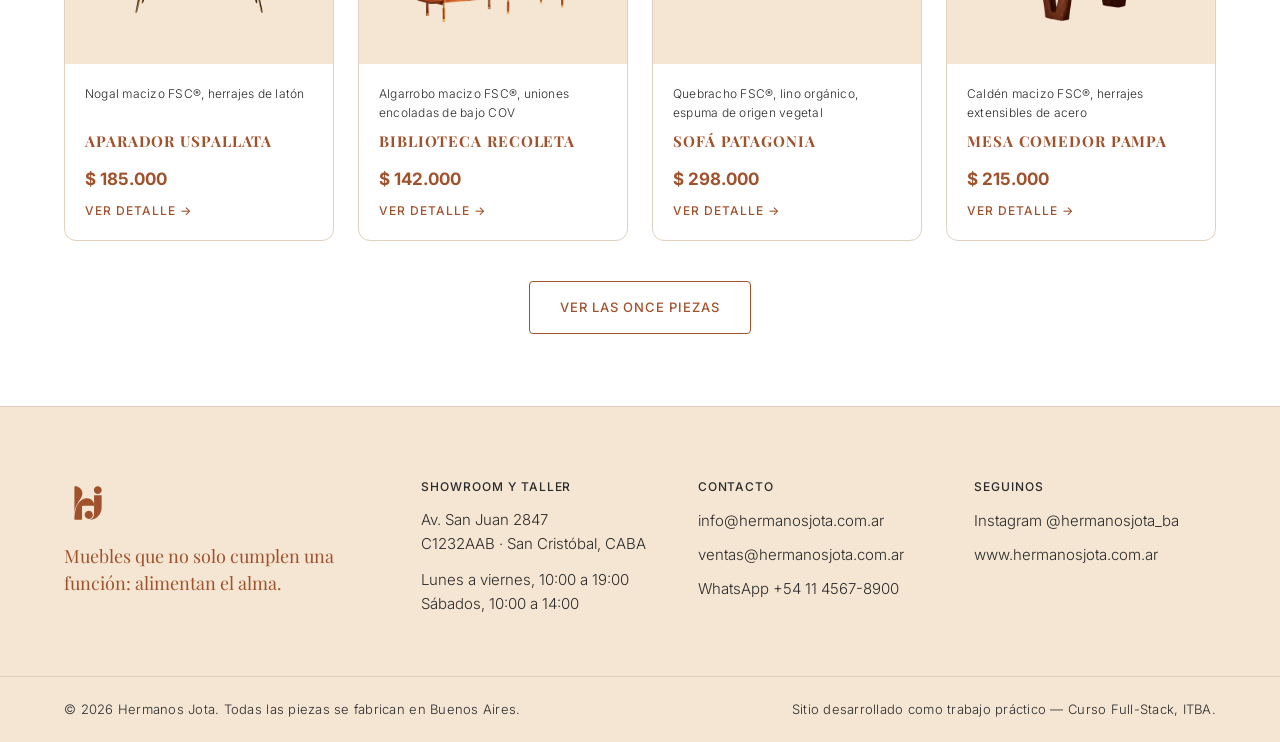
==== commit f8f4885e: "correcciones sobre la integracion de la vista en detalle de productos" ====
--- a/index.html
+++ b/index.html
@@ -177,6 +177,7 @@
   </footer>
 
   <script src="js/data.js"></script>
+  <script src="js/carrito.js"></script>
   <script src="js/main.js"></script>
   <script src="js/home.js"></script>
 </body>
--- a/css/styles.css
+++ b/css/styles.css
@@ -38,6 +38,7 @@
 
 body {
   font-family: var(--font-body);
+  overflow-wrap: break-word;
   font-weight: 400;
   font-size: 1rem;
   line-height: 1.6;
@@ -74,3 +75,415 @@
   line-height: 1.3;
   color: var(--color-primary);
 }
+
+/* Header, footer y botones: comunes a todas las páginas.
+   Lo propio del home está en css/home.css.
+   Mobile first: la base es celular, las media queries agrandan. */
+
+/* Contenedor centrado */
+.contenedor {
+  width: 90%;
+  max-width: var(--container);
+  margin: 0 auto;
+}
+
+/* Volanta. El manual pide Inter Light con espaciado 0.02em.
+   En gris oscuro: el verde salvia no contrasta bien sobre fondo claro. */
+.eyebrow {
+  font-family: var(--font-body);
+  font-weight: 300;
+  font-size: 0.8125rem;
+  letter-spacing: 0.02em;
+  text-transform: uppercase;
+  color: var(--color-text-dark);
+  margin-bottom: 16px;
+}
+
+/* A tamaño chico, 0.1em cuesta leer */
+h3 {
+  letter-spacing: 0.06em;
+}
+
+/* Foco visible con los colores de la marca */
+:focus-visible {
+  outline: 2px solid var(--color-text-dark);
+  outline-offset: 3px;
+}
+
+/* El header es sticky y taparía lo que se enfoca con el teclado */
+main,
+section {
+  scroll-margin-top: 110px;
+}
+
+/* Saltar al contenido: invisible hasta que se lo enfoca con el teclado */
+.saltar-al-contenido {
+  position: absolute;
+  top: 0;
+  left: -9999px;
+  z-index: 20;
+  background-color: var(--color-primary);
+  color: var(--color-bg-main);
+  padding: 12px 22px;
+  font-weight: 500;
+  font-size: 0.8125rem;
+  text-transform: uppercase;
+  letter-spacing: 0.08em;
+}
+
+.saltar-al-contenido:focus {
+  left: 0;
+}
+
+/* Menos movimiento si el sistema lo pide */
+@media (prefers-reduced-motion: reduce) {
+  html {
+    scroll-behavior: auto;
+  }
+
+  *,
+  *::before,
+  *::after {
+    transition-duration: 0.01ms !important;
+    animation-duration: 0.01ms !important;
+  }
+}
+
+/* Botones. El manual pide Inter Medium, mayúsculas y espaciado 0.08em */
+.boton {
+  display: inline-block;
+  font-family: var(--font-body);
+  font-weight: 500;
+  font-size: 0.8125rem;
+  text-transform: uppercase;
+  letter-spacing: 0.08em;
+  text-align: center;
+  padding: 15px 30px;
+  border: 1px solid transparent;
+  border-radius: var(--radius-sm);
+  cursor: pointer;
+  transition: background-color var(--transition), color var(--transition),
+              border-color var(--transition);
+}
+
+.boton--primario {
+  background-color: var(--color-primary);
+  color: var(--color-bg-main);
+}
+
+.boton--primario:hover {
+  background-color: var(--color-accent-gold);
+  color: var(--color-text-dark);
+}
+
+.boton--secundario {
+  background-color: transparent;
+  border-color: var(--color-primary);
+  color: var(--color-primary);
+}
+
+.boton--secundario:hover {
+  background-color: var(--color-primary);
+  color: var(--color-bg-main);
+}
+
+/* --- Header --- */
+
+/* Fijo arriba para que el carrito quede siempre a la vista */
+.site-header {
+  position: sticky;
+  top: 0;
+  z-index: 10;
+  background-color: var(--color-white);
+  border-bottom: 1px solid var(--color-border-subtle);
+}
+
+.site-header__inner {
+  display: flex;
+  flex-wrap: wrap;
+  align-items: center;
+  justify-content: space-between;
+  gap: 10px 24px;
+  padding: 14px 0;
+}
+
+/* El manual pide espacio libre alrededor del logo (la altura de la "H")
+   y un ancho mínimo de 120px */
+.marca {
+  display: flex;
+  align-items: center;
+  gap: 12px;
+  padding: 12px;
+  min-width: 120px;
+}
+
+.marca__simbolo {
+  width: 40px;
+  height: 40px;
+}
+
+.marca__nombre {
+  font-family: var(--font-heading);
+  font-weight: 700;
+  font-size: 1.05rem;
+  text-transform: uppercase;
+  letter-spacing: 0.1em;
+  color: var(--color-primary);
+  line-height: 1.2;
+}
+
+/* En celular la nav baja sola a un renglón propio */
+.nav-principal {
+  order: 3;
+  width: 100%;
+}
+
+.nav-principal__lista {
+  display: flex;
+  justify-content: center;
+  gap: 24px;
+  list-style: none;
+}
+
+.nav-principal__lista a {
+  display: inline-block;
+  font-weight: 500;
+  font-size: 0.8125rem;
+  text-transform: uppercase;
+  letter-spacing: 0.08em;
+  color: var(--color-text-dark);
+  padding: 6px 0;
+  border-bottom: 2px solid transparent;
+}
+
+.nav-principal__lista a:hover {
+  color: var(--color-primary);
+  border-bottom-color: var(--color-border-subtle);
+}
+
+/* Página actual */
+.nav-principal__lista .is-activa {
+  color: var(--color-primary);
+  border-bottom-color: var(--color-accent-gold);
+}
+
+/* Carrito */
+.boton-carrito {
+  display: flex;
+  align-items: center;
+  gap: 10px;
+  font-family: var(--font-body);
+  font-weight: 500;
+  font-size: 0.8125rem;
+  text-transform: uppercase;
+  letter-spacing: 0.08em;
+  color: var(--color-text-dark);
+  background-color: transparent;
+  border: 1px solid var(--color-border-subtle);
+  border-radius: var(--radius-sm);
+  padding: 10px 16px;
+  cursor: pointer;
+  transition: border-color var(--transition), color var(--transition);
+}
+
+.boton-carrito:hover:enabled {
+  border-color: var(--color-primary);
+  color: var(--color-primary);
+}
+
+/* Deshabilitado mientras no exista js/carrito.js */
+.boton-carrito:disabled {
+  cursor: default;
+}
+
+.boton-carrito__contador {
+  display: inline-block;
+  min-width: 22px;
+  padding: 2px 6px;
+  border-radius: 999px;
+  background-color: var(--color-accent-gold);
+  color: var(--color-text-dark);
+  font-weight: 700;
+  font-size: 0.75rem;
+  letter-spacing: 0;
+  text-align: center;
+}
+
+/* Carrito vacío */
+.boton-carrito__contador.esta-vacio {
+  background-color: var(--color-border-subtle);
+  color: var(--color-text-dark);
+}
+
+/* --- Footer --- */
+
+.site-footer {
+  margin-top: auto;
+  background-color: var(--color-bg-main);
+  border-top: 1px solid var(--color-border-subtle);
+}
+
+.site-footer__inner {
+  display: flex;
+  flex-direction: column;
+  gap: 36px;
+  padding: 56px 0 40px;
+}
+
+.site-footer__marca .marca__simbolo {
+  width: 48px;
+  height: 48px;
+  margin-bottom: 16px;
+}
+
+.site-footer__lema {
+  font-family: var(--font-heading);
+  font-size: 1.125rem;
+  line-height: 1.5;
+  color: var(--color-primary);
+}
+
+.site-footer__bloque h2 {
+  font-family: var(--font-body);
+  font-weight: 500;
+  font-size: 0.75rem;
+  text-transform: uppercase;
+  letter-spacing: 0.08em;
+  color: var(--color-text-dark);
+  margin-bottom: 14px;
+}
+
+.site-footer__bloque p {
+  font-weight: 300;
+  font-size: 0.9375rem;
+  margin-bottom: 12px;
+}
+
+.site-footer__bloque ul {
+  list-style: none;
+}
+
+.site-footer__bloque li {
+  margin-bottom: 8px;
+}
+
+.site-footer__bloque a {
+  font-weight: 300;
+  font-size: 0.9375rem;
+  color: var(--color-text-dark);
+}
+
+.site-footer__bloque a:hover {
+  color: var(--color-primary);
+}
+
+.site-footer__creditos {
+  border-top: 1px solid var(--color-border-subtle);
+  padding: 22px 0;
+}
+
+.site-footer__creditos p {
+  font-weight: 300;
+  font-size: 0.8125rem;
+  letter-spacing: 0.02em;
+  margin-bottom: 4px;
+}
+
+/* --- Celulares angostos --- */
+/* Achicamos el lockup para que la marca y el carrito entren en un renglón */
+@media (max-width: 480px) {
+  .marca {
+    gap: 6px;
+    padding: 8px 10px;
+  }
+
+  .marca__simbolo {
+    width: 36px;
+    height: 36px;
+  }
+
+  .marca__nombre {
+    font-size: 0.75rem;
+    letter-spacing: 0.06em;
+  }
+
+  .boton-carrito {
+    padding: 8px 12px;
+  }
+
+  .site-header__inner {
+    gap: 6px 14px;
+    padding: 10px 0;
+  }
+
+  .nav-principal__lista {
+    gap: 18px;
+  }
+}
+
+/* --- Tablet y escritorio --- */
+@media (min-width: 768px) {
+
+  /* Acá ya entra todo en un renglón */
+  .nav-principal {
+    order: 0;
+    width: auto;
+  }
+
+  .nav-principal__lista {
+    gap: 24px;
+  }
+
+  /* Dos columnas: con cuatro los mails no entran y se pisan */
+  .site-footer__inner {
+    flex-direction: row;
+    flex-wrap: wrap;
+    gap: 32px;
+    padding: 72px 0 48px;
+  }
+
+  .site-footer__marca {
+    width: 100%;
+  }
+
+  .site-footer__bloque {
+    width: calc((100% - 32px) / 2);
+    min-width: 0;
+  }
+
+  .site-footer__creditos .contenedor {
+    display: flex;
+    justify-content: space-between;
+    gap: 20px;
+  }
+
+  .site-footer__creditos p {
+    margin-bottom: 0;
+  }
+}
+
+/* --- Escritorio ancho --- */
+@media (min-width: 1200px) {
+
+  /* Ahora sí entran las cuatro columnas */
+  .site-footer__inner {
+    flex-wrap: nowrap;
+    justify-content: space-between;
+  }
+
+  .site-footer__marca {
+    width: 28%;
+  }
+
+  .site-footer__bloque {
+    width: 21%;
+  }
+}
+
+/* --- Escritorio --- */
+@media (min-width: 1024px) {
+
+  .nav-principal__lista {
+    gap: 32px;
+  }
+}
--- a/css/home.css
+++ b/css/home.css
@@ -0,0 +1,356 @@
+/* Estilos propios de index.html: hero, compromiso y destacados.
+   Lo compartido está en css/styles.css. */
+
+/* --- Hero --- */
+
+/* Las imágenes de producto son PNG transparentes y apoyan bien sobre este fondo */
+.hero {
+  background-color: var(--color-bg-main);
+  border-bottom: 1px solid var(--color-border-subtle);
+}
+
+.hero__inner {
+  display: flex;
+  flex-direction: column;
+  gap: 32px;
+  padding: 48px 0 56px;
+}
+
+.hero__titulo {
+  font-size: 2.125rem;
+  margin-bottom: 20px;
+}
+
+.hero__bajada {
+  font-weight: 300;
+  font-size: 1.0625rem;
+  max-width: 46ch;
+  margin-bottom: 32px;
+}
+
+/* En celular los botones se apilan */
+.hero__acciones {
+  display: flex;
+  flex-direction: column;
+  gap: 12px;
+}
+
+/* En celular y tablet la foto va arriba del texto, para que lo primero
+   que se vea sea un mueble. En escritorio vuelve a la derecha. */
+.hero__figura {
+  order: -1;
+  display: flex;
+  flex-direction: column;
+  align-items: center;
+}
+
+/* contain: la imagen entra entera, sin recortar ni deformar */
+.hero__figura img {
+  width: 100%;
+  max-width: 460px;
+  height: 240px;
+  object-fit: contain;
+}
+
+.hero__epigrafe {
+  margin-top: 8px;
+}
+
+.hero__epigrafe a {
+  font-weight: 300;
+  font-size: 0.8125rem;
+  letter-spacing: 0.02em;
+  text-transform: uppercase;
+  color: var(--color-text-dark);
+}
+
+.hero__epigrafe a:hover {
+  color: var(--color-primary);
+}
+
+/* --- Compromiso --- */
+
+.compromiso {
+  background-color: var(--color-primary);
+  padding: 72px 0;
+}
+
+/* El manual reserva esta variante del logo para fondos oscuros */
+.compromiso__marca {
+  display: block;
+  width: 44px;
+  height: 44px;
+  margin: 0 auto 20px;
+}
+
+.compromiso__titulo {
+  font-size: 1.5rem;
+  text-align: center;
+  color: var(--color-bg-main);
+  margin-bottom: 48px;
+}
+
+.compromiso__lista {
+  display: flex;
+  flex-direction: column;
+  gap: 32px;
+  list-style: none;
+}
+
+/* El manual usa el verde salvia para lo de sustentabilidad */
+.compromiso__item {
+  border-top: 2px solid var(--color-secondary);
+  padding-top: 20px;
+}
+
+.compromiso__item h3 {
+  font-size: 1rem;
+  color: var(--color-bg-main);
+  margin-bottom: 12px;
+}
+
+/* Peso 400: sobre fondo oscuro la Light se afina y se lee peor */
+.compromiso__item p {
+  font-weight: 400;
+  font-size: 0.9375rem;
+  color: var(--color-bg-main);
+}
+
+/* --- Destacados --- */
+
+.destacados {
+  background-color: var(--color-white);
+  padding: 64px 0 72px;
+}
+
+.destacados__encabezado {
+  margin-bottom: 36px;
+}
+
+.destacados__encabezado h2 {
+  font-size: 1.75rem;
+  margin-bottom: 16px;
+}
+
+.destacados__intro {
+  font-weight: 300;
+  max-width: 58ch;
+}
+
+/* Una columna en celular, dos en tablet, cuatro en escritorio */
+.destacados__lista {
+  display: flex;
+  flex-direction: column;
+  flex-wrap: wrap;
+  gap: 24px;
+}
+
+/* Tarjetas vacías que ocupan el lugar de las reales mientras carga,
+   para que la grilla no crezca de golpe y empuje lo de abajo. */
+.producto-card--esqueleto {
+  border-color: var(--color-border-subtle);
+}
+
+.producto-card--esqueleto .producto-card__figura {
+  height: 232px;
+}
+
+.esqueleto-linea {
+  background-color: var(--color-border-subtle);
+  border-radius: var(--radius-sm);
+  height: 11px;
+  margin-bottom: 12px;
+}
+
+.esqueleto-linea--corta {
+  width: 45%;
+}
+
+.esqueleto-linea--media {
+  width: 70%;
+}
+
+/* Mensajes de error */
+.destacados__estado {
+  width: 100%;
+  font-weight: 300;
+  color: var(--color-text-dark);
+  padding: 40px 0;
+  text-align: center;
+}
+
+/* ── Tarjeta de producto ── */
+/* Solo borde, sin sombra: apilar los dos ensucia la tarjeta */
+.producto-card {
+  background-color: var(--color-white);
+  border: 1px solid var(--color-border-subtle);
+  border-radius: 12px;
+  transition: border-color var(--transition);
+}
+
+.producto-card:hover {
+  border-color: var(--color-accent-gold);
+}
+
+/* Toda la tarjeta es un solo enlace a producto.html?id=... */
+.producto-card__enlace {
+  display: flex;
+  flex-direction: column;
+  height: 100%;
+  color: var(--color-text-dark);
+}
+
+/* Encuadre por pieza. Cada mueble ocupa una porción distinta de su PNG,
+   así que sin esto unos se ven mucho más grandes que otros y cada uno
+   queda a una altura distinta. Una pieza sin clase se ve como estaba. */
+.encuadre-aparador-uspallata {
+  transform: translateY(-7.3%) scale(0.98);
+}
+
+.encuadre-biblioteca-recoleta {
+  transform: translateY(-1.3%) scale(0.96);
+}
+
+.encuadre-sofa-patagonia {
+  transform: translateY(-21.1%) scale(1.2);
+}
+
+.encuadre-mesa-comedor-pampa {
+  transform: translateY(-0.2%) scale(0.93);
+}
+
+.encuadre-sillon-copacabana {
+  transform: translateY(-5.9%) scale(1);
+}
+
+/* Panel claro detrás de la foto, con alto fijo para emparejar las tarjetas */
+.producto-card__figura {
+  background-color: var(--color-bg-main);
+  border-radius: 11px 11px 0 0;
+  padding: 16px;
+  overflow: hidden;
+}
+
+.producto-card__figura img {
+  width: 100%;
+  height: 200px;
+  object-fit: contain;
+}
+
+.producto-card__cuerpo {
+  display: flex;
+  flex-direction: column;
+  flex-grow: 1;
+  padding: 20px;
+}
+
+/* min-height reserva dos renglones, si no los nombres quedan desparejos */
+.producto-card__material {
+  font-weight: 300;
+  font-size: 0.75rem;
+  letter-spacing: 0.02em;
+  color: var(--color-text-dark);
+  min-height: 3.2em;
+  margin-bottom: 10px;
+}
+
+.producto-card__nombre {
+  font-size: 0.9375rem;
+  margin-bottom: 14px;
+}
+
+/* margin-top: auto empuja el precio al pie, así todas quedan alineadas */
+.producto-card__precio {
+  font-weight: 700;
+  font-size: 1.0625rem;
+  color: var(--color-primary);
+  margin-top: auto;
+  margin-bottom: 8px;
+}
+
+/* En siena y no en dorado: el dorado sobre blanco no contrasta lo suficiente */
+.producto-card__accion {
+  font-weight: 500;
+  font-size: 0.75rem;
+  text-transform: uppercase;
+  letter-spacing: 0.08em;
+  color: var(--color-primary);
+}
+
+.destacados__pie {
+  margin-top: 40px;
+  text-align: center;
+}
+
+/* --- Tablet --- */
+@media (min-width: 768px) {
+
+  .hero__inner {
+    padding: 72px 0 80px;
+  }
+
+  .hero__titulo {
+    font-size: 3rem;
+  }
+
+  .hero__acciones {
+    flex-direction: row;
+  }
+
+  .compromiso__lista {
+    flex-direction: row;
+    gap: 32px;
+  }
+
+  .compromiso__item {
+    width: 31%;
+  }
+
+  .destacados__encabezado h2 {
+    font-size: 2.25rem;
+  }
+
+  /* Dos por fila */
+  .destacados__lista {
+    flex-direction: row;
+  }
+
+  .producto-card {
+    width: calc((100% - 24px) / 2);
+  }
+}
+
+/* --- Escritorio --- */
+@media (min-width: 1024px) {
+
+  /* Hero a dos columnas */
+  .hero__inner {
+    flex-direction: row;
+    align-items: center;
+    justify-content: space-between;
+    gap: 56px;
+  }
+
+  .hero__texto {
+    width: 50%;
+  }
+
+  .hero__figura {
+    order: 0;
+    width: 44%;
+  }
+
+  .hero__figura img {
+    max-width: 100%;
+    height: 420px;
+  }
+
+  .hero__titulo {
+    font-size: 3.5rem;
+  }
+
+  /* Cuatro por fila. calc() para que la fila cierre justo con el contenedor */
+  .producto-card {
+    width: calc((100% - 72px) / 4);
+  }
+}
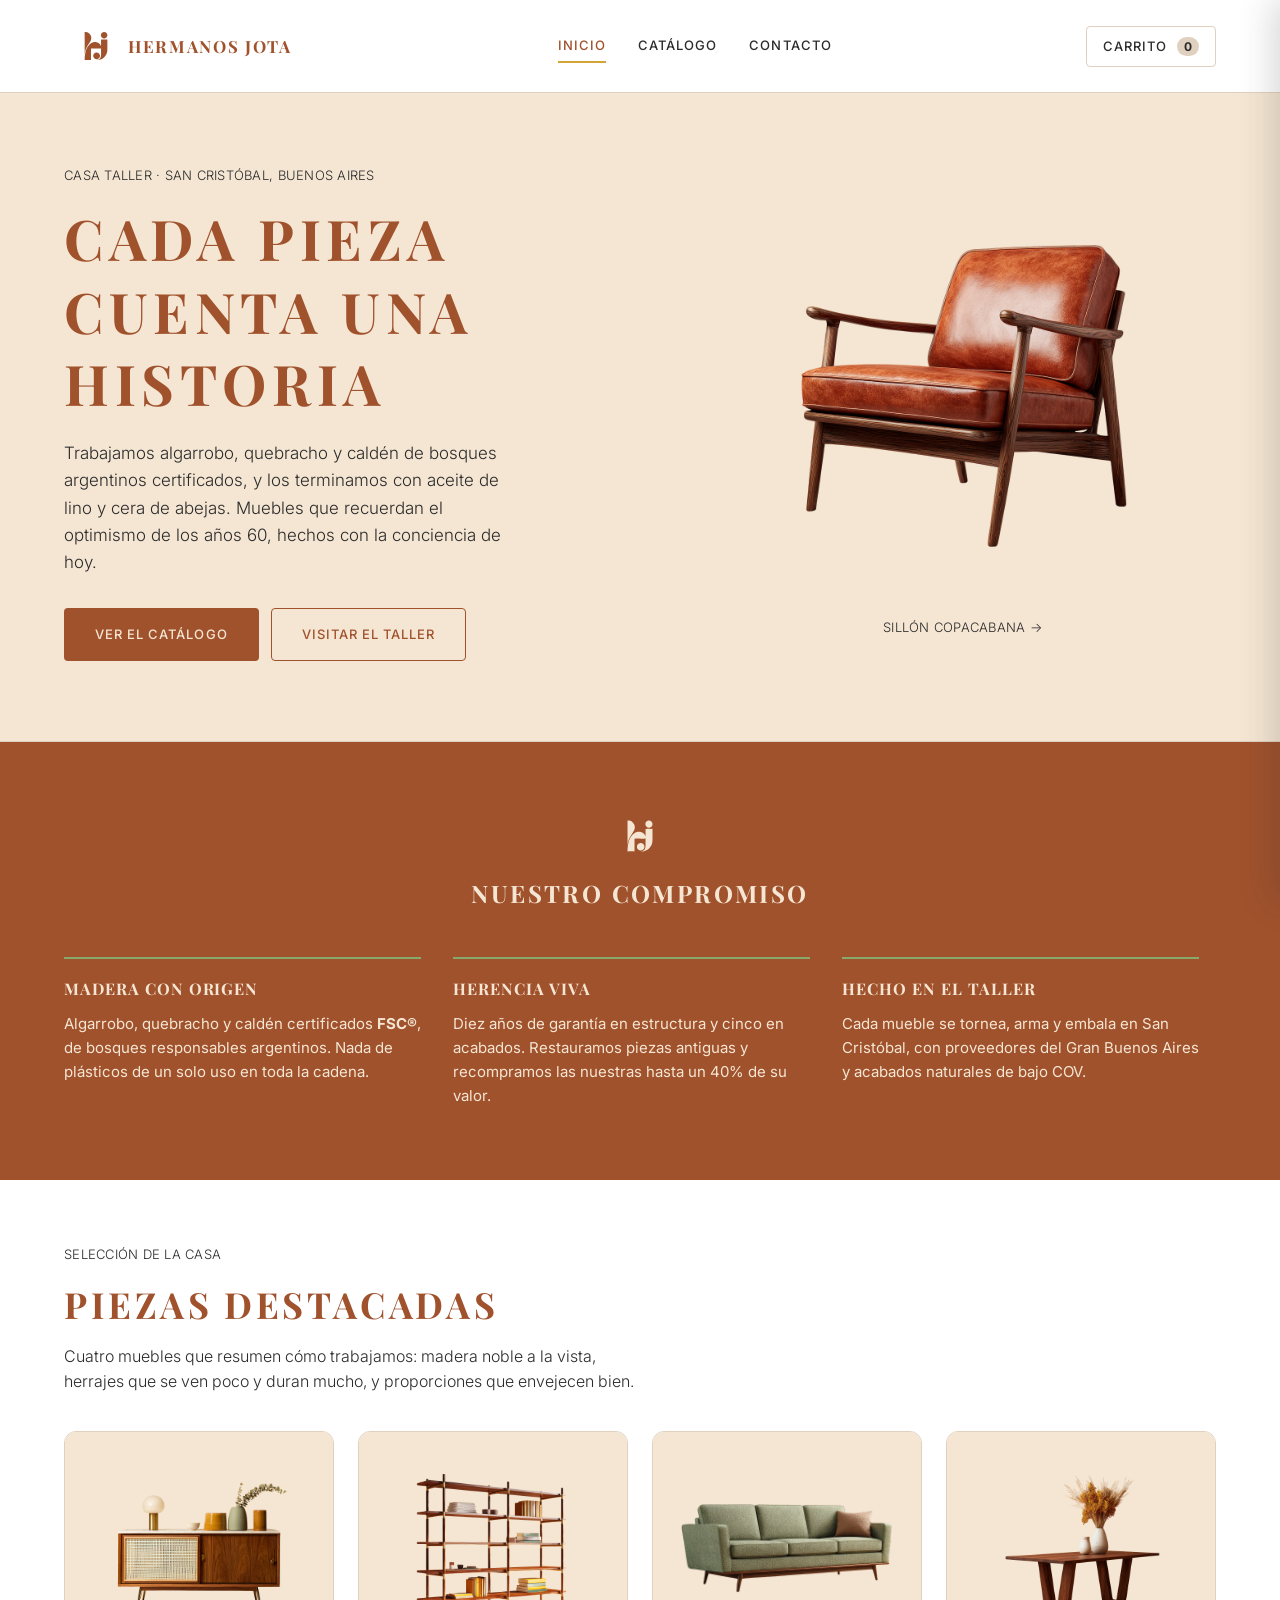
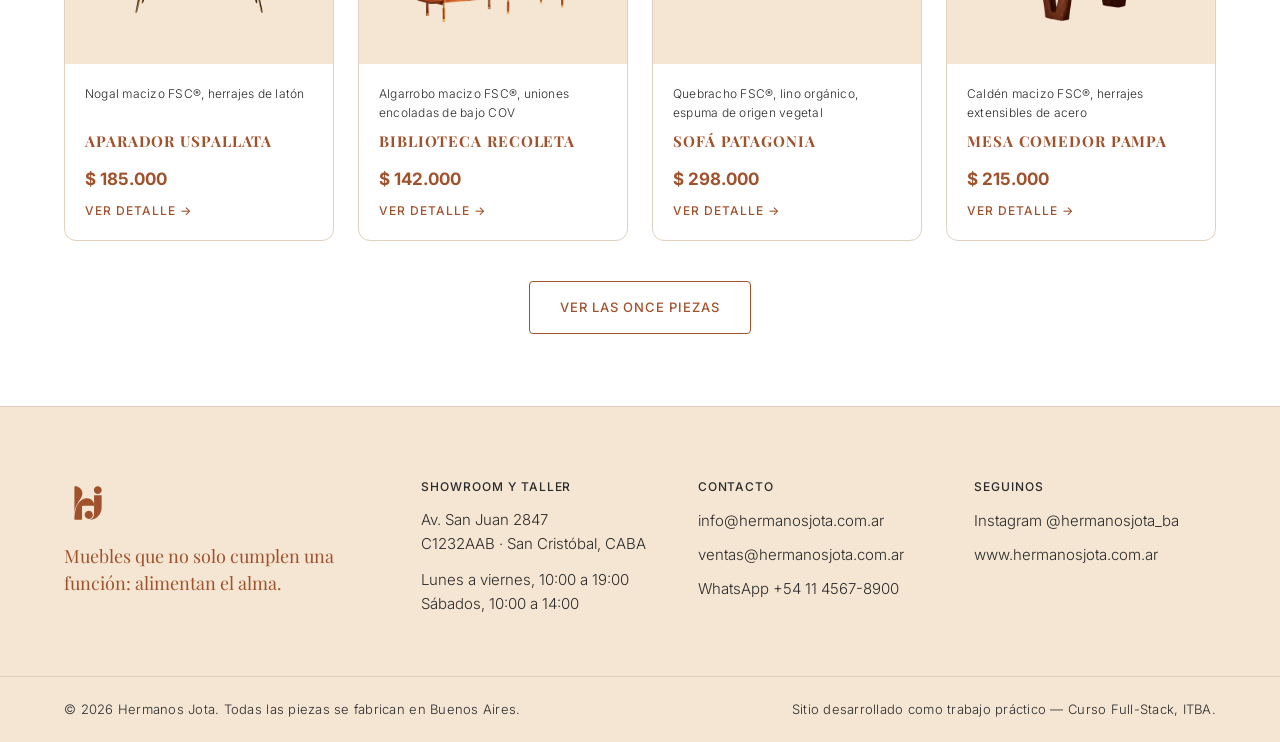
==== commit f2606b8a: "Unifica el sistema compartido y hace funcionar el carrito Las cuatro paginas venian de ramas distint" ====
--- a/index.html
+++ b/index.html
@@ -5,6 +5,10 @@
   <meta name="viewport" content="width=device-width, initial-scale=1.0">
   <meta name="description" content="Hermanos Jota: muebles de madera nativa certificada FSC®, hechos a mano en nuestra Casa Taller de San Cristóbal, Buenos Aires.">
   <title>Hermanos Jota | Muebles con historia</title>
+  <link rel="preconnect" href="https://fonts.googleapis.com">
+  <link rel="preconnect" href="https://fonts.gstatic.com" crossorigin>
+  <link rel="stylesheet"
+        href="https://fonts.googleapis.com/css2?family=Inter:wght@300;400;500;700&family=Playfair+Display:wght@400;700&display=swap">
   <link rel="stylesheet" href="css/styles.css">
   <link rel="stylesheet" href="css/home.css">
 </head>
@@ -24,14 +28,14 @@
 
       <nav class="nav-principal" aria-label="Navegación principal">
         <ul class="nav-principal__lista">
-          <li><a class="is-activa" href="index.html" aria-current="page">Inicio</a></li>
+          <li><a href="index.html">Inicio</a></li>
           <li><a href="productos.html">Catálogo</a></li>
           <li><a href="contacto.html">Contacto</a></li>
         </ul>
       </nav>
 
-      <button class="boton-carrito" id="boton-carrito" type="button" disabled
-              title="El panel del carrito llega con js/carrito.js">
+      <!-- js/main.js lo habilita y le pone el aria-label con la cantidad. -->
+      <button class="boton-carrito" id="boton-carrito" type="button" disabled>
         Carrito
         <span class="boton-carrito__contador" id="contador-carrito">0</span>
       </button>
@@ -177,8 +181,8 @@
   </footer>
 
   <script src="js/data.js"></script>
+  <script src="js/main.js"></script>
   <script src="js/carrito.js"></script>
-  <script src="js/main.js"></script>
   <script src="js/home.js"></script>
 </body>
 </html>
--- a/css/styles.css
+++ b/css/styles.css
@@ -1,4 +1,6 @@
-@import url("https://fonts.googleapis.com/css2?family=Inter:wght@300;400;500;700&family=Playfair+Display:wght@400;700&display=swap");
+/* Las fuentes se piden con <link rel="preconnect"> + <link> en el <head> de cada
+   página: un @import acá obliga al navegador a bajar esta hoja, parsearla y
+   recién entonces pedir las fuentes. */
 
 /* ── Variables ── */
 :root {
@@ -487,3 +489,241 @@
     gap: 32px;
   }
 }
+
+/* --- Panel del carrito --- */
+/* Lo arma js/carrito.js y vive en las cuatro páginas, así que va acá y no
+   en la hoja de una página. */
+
+.cart-overlay {
+  position: fixed;
+  inset: 0;
+  z-index: 30;
+  background-color: rgba(43, 43, 43, 0.45);
+  opacity: 0;
+  transition: opacity 0.25s ease;
+}
+
+.cart-overlay.is-visible {
+  opacity: 1;
+}
+
+.cart-panel {
+  position: fixed;
+  top: 0;
+  right: 0;
+  z-index: 31;
+  display: flex;
+  flex-direction: column;
+  width: min(100%, 420px);
+  height: 100%;
+  background-color: var(--color-white);
+  box-shadow: -8px 0 32px rgba(43, 43, 43, 0.18);
+  transform: translateX(100%);
+  /* Sale rápido y frena de a poco, como un cajón bien hecho. */
+  transition: transform 0.28s cubic-bezier(0.16, 1, 0.3, 1);
+}
+
+.cart-panel.is-open {
+  transform: translateX(0);
+}
+
+.cart-panel__header {
+  display: flex;
+  align-items: center;
+  justify-content: space-between;
+  gap: 16px;
+  padding: 22px 24px;
+  border-bottom: 1px solid var(--color-border-subtle);
+}
+
+.cart-panel__header h2 {
+  font-size: 1.125rem;
+}
+
+.cart-panel__close {
+  width: 40px;
+  height: 40px;
+  flex-shrink: 0;
+  background-color: transparent;
+  border: 0;
+  border-radius: var(--radius-sm);
+  color: var(--color-text-dark);
+  font-size: 1.5rem;
+  line-height: 1;
+  cursor: pointer;
+  transition: background-color var(--transition), color var(--transition);
+}
+
+.cart-panel__close:hover {
+  background-color: var(--color-bg-main);
+  color: var(--color-primary);
+}
+
+/* La lista es lo único que scrollea: el encabezado y el subtotal quedan fijos. */
+.cart-panel__items {
+  flex: 1;
+  overflow-y: auto;
+  padding: 8px 24px;
+}
+
+.cart-item {
+  display: flex;
+  gap: 16px;
+  padding: 20px 0;
+  border-bottom: 1px solid var(--color-border-subtle);
+}
+
+.cart-item:last-child {
+  border-bottom: 0;
+}
+
+.cart-item__image {
+  width: 76px;
+  height: 76px;
+  flex-shrink: 0;
+  object-fit: contain;
+  background-color: var(--color-bg-main);
+  border-radius: var(--radius-sm);
+  padding: 6px;
+}
+
+.cart-item__content {
+  flex: 1;
+  min-width: 0;
+}
+
+.cart-item__nombre {
+  font-size: 0.9375rem;
+  letter-spacing: 0.06em;
+  margin-bottom: 4px;
+}
+
+.cart-item__price {
+  font-weight: 300;
+  font-size: 0.8125rem;
+  margin-bottom: 12px;
+}
+
+.cart-item__controls {
+  display: flex;
+  align-items: center;
+  gap: 8px;
+  margin-bottom: 10px;
+}
+
+.qty-btn {
+  width: 32px;
+  height: 32px;
+  background-color: transparent;
+  border: 1px solid var(--color-border-subtle);
+  border-radius: var(--radius-sm);
+  color: var(--color-text-dark);
+  font-family: var(--font-body);
+  font-size: 0.9375rem;
+  cursor: pointer;
+  transition: border-color var(--transition), color var(--transition);
+}
+
+.qty-btn:hover:enabled {
+  border-color: var(--color-primary);
+  color: var(--color-primary);
+}
+
+.qty-btn:disabled {
+  color: var(--color-border-subtle);
+  cursor: not-allowed;
+}
+
+.qty-value {
+  min-width: 28px;
+  text-align: center;
+  font-weight: 500;
+  font-size: 0.9375rem;
+}
+
+.cart-item__remove {
+  margin-left: auto;
+  background-color: transparent;
+  border: 0;
+  padding: 0;
+  color: var(--color-text-dark);
+  font-family: var(--font-body);
+  font-weight: 300;
+  font-size: 0.8125rem;
+  text-decoration: underline;
+  cursor: pointer;
+  transition: color var(--transition);
+}
+
+.cart-item__remove:hover {
+  color: var(--color-primary);
+}
+
+.cart-item__total {
+  font-family: var(--font-heading);
+  font-size: 1rem;
+  color: var(--color-primary);
+}
+
+/* Carrito vacío: no es un error, así que no grita. */
+.cart-empty {
+  text-align: center;
+  padding: 56px 8px;
+}
+
+.cart-empty p {
+  font-weight: 300;
+  margin-bottom: 24px;
+}
+
+.cart-panel__footer:empty {
+  display: none;
+}
+
+.cart-panel__footer {
+  padding: 20px 24px 24px;
+  border-top: 1px solid var(--color-border-subtle);
+  background-color: var(--color-bg-main);
+}
+
+.cart-summary {
+  display: flex;
+  align-items: baseline;
+  justify-content: space-between;
+  gap: 16px;
+  margin-bottom: 8px;
+}
+
+.cart-summary span {
+  font-weight: 500;
+  font-size: 0.8125rem;
+  text-transform: uppercase;
+  letter-spacing: 0.08em;
+}
+
+.cart-summary strong {
+  font-family: var(--font-heading);
+  font-size: 1.375rem;
+  color: var(--color-primary);
+}
+
+.cart-summary__nota {
+  font-weight: 300;
+  font-size: 0.8125rem;
+  margin-bottom: 18px;
+}
+
+.cart-panel__finalizar {
+  width: 100%;
+}
+
+.cart-panel__finalizar:disabled {
+  background-color: var(--color-secondary);
+  color: var(--color-text-dark);
+  cursor: default;
+}
+
+/* Con el panel abierto la página de atrás no scrollea. */
+body.cart-open {
+  overflow: hidden;
+}
